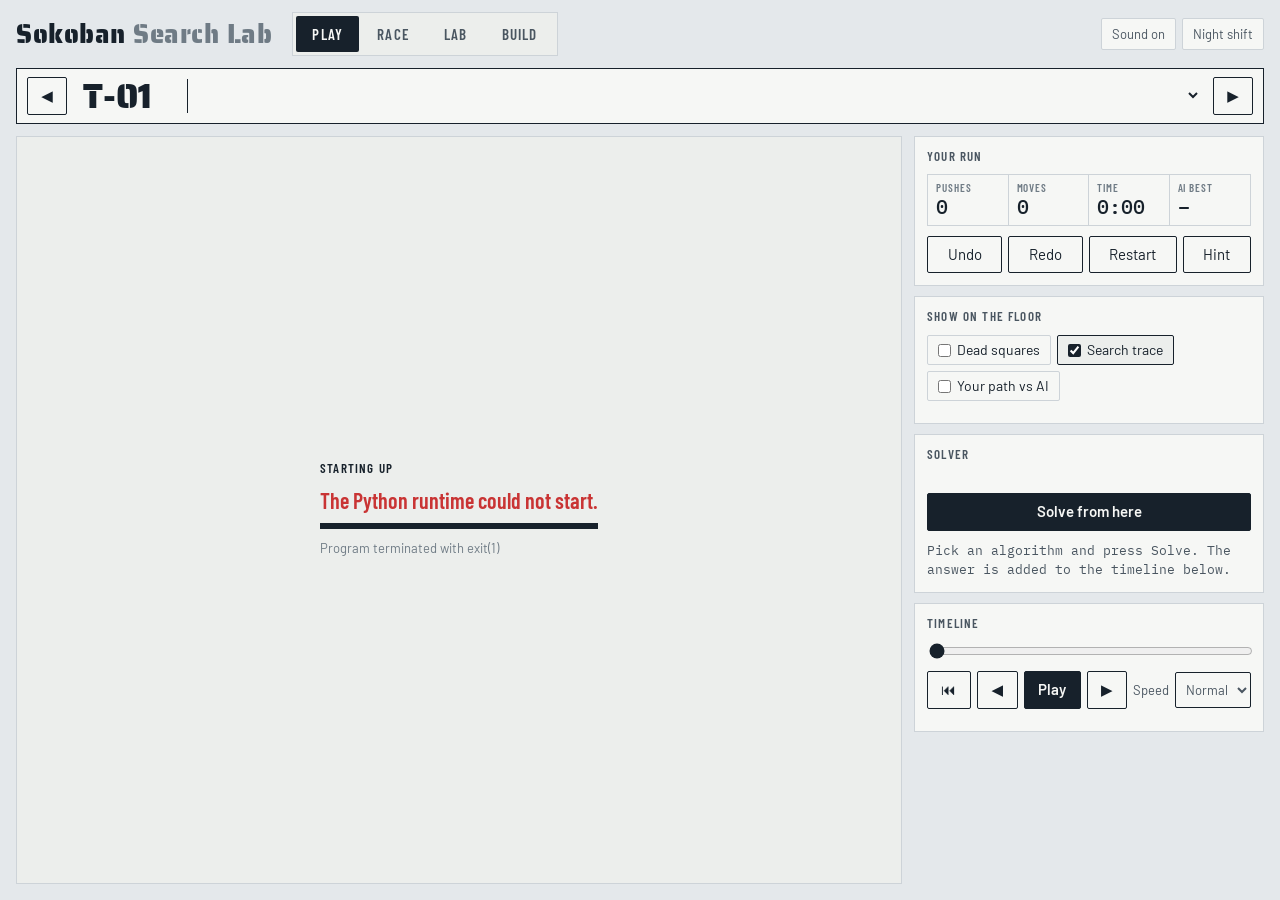
==== docs/index.html @ f828b89b "Web interface: canvas board, live search, race, benchmark lab, level editor The page runs the Python" ====
<!doctype html>
<html lang="en">
<head>
<meta charset="utf-8">
<meta name="viewport" content="width=device-width, initial-scale=1, viewport-fit=cover">
</head>
<body>
<title>Sokoban Search Lab</title>
<link rel="preconnect" href="https://fonts.googleapis.com">
<link rel="stylesheet" href="https://fonts.googleapis.com/css2?family=Barlow:wght@400;500;600&family=Barlow+Condensed:wght@500;600;700&family=IBM+Plex+Mono:wght@400;500&family=Saira+Stencil+One&display=swap">
<link rel="stylesheet" href="style.css">

<div class="app" id="app" data-mode="play">

  <header class="top">
    <h1 class="wordmark">Sokoban <span>Search Lab</span></h1>
    <nav class="modes" aria-label="Sections">
      <button type="button" data-mode="play" aria-current="page">Play</button>
      <button type="button" data-mode="race">Race</button>
      <button type="button" data-mode="lab">Lab</button>
      <button type="button" data-mode="build">Build</button>
    </nav>
    <div class="tools">
      <button type="button" id="sound" class="ghost" aria-pressed="true">Sound on</button>
      <button type="button" id="theme" class="ghost">Night shift</button>
    </div>
  </header>

  <!-- Bay label: which level is on the floor. Shown in Play and Race. -->
  <section class="bay" id="bay" aria-label="Level">
    <button type="button" id="prev" class="step" aria-label="Previous level">&#9664;</button>
    <div class="bay-code" id="bay-code">T-01</div>
    <div class="bay-text">
      <label class="visually-hidden" for="level">Level</label>
      <select id="level"></select>
      <p id="note" class="note"></p>
    </div>
    <button type="button" id="next" class="step" aria-label="Next level">&#9654;</button>
  </section>

  <!-- ============================== PLAY ============================== -->
  <main class="view" id="view-play">
    <div class="floor" id="floor">
      <canvas id="board" tabindex="0" aria-label="Sokoban board. Use the arrow keys to move."></canvas>
      <div class="tip" id="tip" hidden></div>
      <div class="banner" id="banner" hidden>
        <strong id="banner-title"></strong>
        <span id="banner-text"></span>
      </div>
      <div class="boot" id="boot">
        <div class="boot-card">
          <p class="eyebrow">Starting up</p>
          <p id="boot-text">Loading the Python runtime&hellip;</p>
          <div class="boot-bar"><i id="boot-bar"></i></div>
          <p class="fine">The solvers on this page are the project's own Python modules, running in your browser through WebAssembly.</p>
        </div>
      </div>
    </div>

    <aside class="panel">
      <section class="block">
        <h2>Your run</h2>
        <dl class="stats">
          <div><dt>Pushes</dt><dd id="s-pushes">0</dd></div>
          <div><dt>Moves</dt><dd id="s-moves">0</dd></div>
          <div><dt>Time</dt><dd id="s-time">0:00</dd></div>
          <div><dt>AI best</dt><dd id="s-par" title="Fewest pushes possible, found by the solver">&ndash;</dd></div>
        </dl>
        <div class="row">
          <button type="button" id="undo" title="Z">Undo</button>
          <button type="button" id="redo" title="Y">Redo</button>
          <button type="button" id="restart" title="R">Restart</button>
          <button type="button" id="hint" title="H">Hint</button>
        </div>
        <p class="result" id="result" hidden></p>
        <div class="dpad" aria-label="Move">
          <button type="button" data-move="U" aria-label="Up">&#9650;</button>
          <button type="button" data-move="L" aria-label="Left">&#9664;</button>
          <button type="button" data-move="D" aria-label="Down">&#9660;</button>
          <button type="button" data-move="R" aria-label="Right">&#9654;</button>
        </div>
      </section>

      <section class="block">
        <h2>Show on the floor</h2>
        <div class="chips">
          <label><input type="checkbox" id="o-dead"> Dead squares</label>
          <label><input type="checkbox" id="o-trace" checked> Search trace</label>
          <label><input type="checkbox" id="o-paths"> Your path vs AI</label>
        </div>
        <p class="fine" id="legend"></p>
      </section>

      <section class="block">
        <h2>Solver</h2>
        <div class="algos" id="algos" role="radiogroup" aria-label="Algorithm"></div>
        <p class="fine" id="algo-idea"></p>
        <div class="row">
          <button type="button" id="solve" class="primary">Solve from here</button>
          <button type="button" id="stop" hidden>Stop</button>
        </div>
        <p class="readout" id="readout" aria-live="polite">Pick an algorithm and press Solve. The answer is added to the timeline below.</p>
      </section>

      <section class="block">
        <h2>Timeline</h2>
        <input type="range" id="scrub" min="0" max="0" value="0" aria-label="Position in the move list">
        <div class="row">
          <button type="button" id="t-start" aria-label="Back to start">&#9198;</button>
          <button type="button" id="t-back" aria-label="Step back">&#9664;</button>
          <button type="button" id="t-play" class="primary">Play</button>
          <button type="button" id="t-fwd" aria-label="Step forward">&#9654;</button>
          <label class="speed">Speed
            <select id="speed">
              <option value="3">Slow</option>
              <option value="8" selected>Normal</option>
              <option value="20">Fast</option>
              <option value="60">Blur</option>
            </select>
          </label>
        </div>
        <p class="fine mono" id="lurd"></p>
      </section>
    </aside>
  </main>

  <!-- ============================== RACE ============================== -->
  <main class="view" id="view-race" hidden>
    <div class="race-head">
      <div>
        <h2>Four algorithms, one level, same start</h2>
        <p class="lede">Each lane shows the position that algorithm is examining right now. The bar counts the positions it has expanded, on a log scale: every tick is ten times more work.</p>
      </div>
      <div class="row">
        <button type="button" id="race-go" class="primary">Start race</button>
        <button type="button" id="race-stop" hidden>Stop</button>
      </div>
    </div>
    <div class="lanes" id="lanes"></div>
    <p class="verdict" id="verdict" aria-live="polite"></p>
  </main>

  <!-- =============================== LAB ============================== -->
  <main class="view" id="view-lab" hidden>
    <div class="race-head">
      <div>
        <h2>Benchmark</h2>
        <p class="lede">Every algorithm on every level, from the same start position. Cells show positions expanded; the bar is on a log scale. A hollow bar means the search ran out of budget.</p>
      </div>
      <div class="row wrap">
        <label>Pack <select id="lab-pack"></select></label>
        <label>Budget per search
          <select id="lab-budget">
            <option value="1">1 second</option>
            <option value="3" selected>3 seconds</option>
            <option value="10">10 seconds</option>
          </select>
        </label>
        <button type="button" id="lab-go" class="primary">Run benchmark</button>
        <button type="button" id="lab-stop" hidden>Stop</button>
      </div>
    </div>
    <p class="readout" id="lab-status" aria-live="polite"></p>
    <div class="tiles" id="tiles"></div>
    <div class="table-wrap">
      <table class="matrix" id="matrix">
        <thead></thead>
        <tbody></tbody>
      </table>
    </div>
    <div class="row wrap">
      <button type="button" id="copy-csv">Copy as CSV</button>
      <button type="button" id="copy-md">Copy as Markdown</button>
      <span class="fine" id="copy-status"></span>
    </div>
    <textarea id="export" class="mono" rows="6" readonly hidden aria-label="Exported results"></textarea>
  </main>

  <!-- ============================== BUILD ============================= -->
  <main class="view" id="view-build" hidden>
    <div class="floor">
      <canvas id="editor" aria-label="Level editor. Pick a tool, then click or drag on the grid."></canvas>
    </div>
    <aside class="panel">
      <section class="block">
        <h2>Paint</h2>
        <div class="algos tools-grid" id="tools" role="radiogroup" aria-label="Tool">
          <label><input type="radio" name="tool" value="#" checked><span>Wall</span></label>
          <label><input type="radio" name="tool" value=" "><span>Floor</span></label>
          <label><input type="radio" name="tool" value="$"><span>Crate</span></label>
          <label><input type="radio" name="tool" value="."><span>Goal</span></label>
          <label><input type="radio" name="tool" value="@"><span>Keeper</span></label>
        </div>
        <div class="row wrap">
          <label>Width <input type="number" id="ed-w" min="5" max="14" value="9"></label>
          <label>Height <input type="number" id="ed-h" min="5" max="11" value="8"></label>
          <button type="button" id="ed-clear">Empty room</button>
        </div>
        <p class="readout" id="ed-status" aria-live="polite"></p>
        <div class="row">
          <button type="button" id="ed-play" class="primary">Play this level</button>
        </div>
      </section>

      <section class="block">
        <h2>Generate</h2>
        <p class="fine">Levels are built backwards from the solved position by pulling crates, so every one of them can be solved. The solver grades the candidates and keeps the hardest.</p>
        <div class="row wrap">
          <label>Size
            <select id="gen-size">
              <option value="8,7,2">Small, 2 crates</option>
              <option value="9,8,3" selected>Medium, 3 crates</option>
              <option value="10,8,4">Large, 4 crates</option>
              <option value="11,9,5">Huge, 5 crates</option>
            </select>
          </label>
          <label>Seed <input type="number" id="gen-seed" min="0" max="99999" value="1"></label>
          <button type="button" id="gen-go">Generate</button>
        </div>
      </section>

      <section class="block">
        <h2>Level text</h2>
        <p class="fine"><code>#</code> wall &nbsp;<code>$</code> crate &nbsp;<code>.</code> goal &nbsp;<code>@</code> keeper &nbsp;<code>*</code> crate on goal &nbsp;<code>+</code> keeper on goal. Paste any level in this format.</p>
        <textarea id="ed-text" class="mono" rows="9" spellcheck="false" aria-label="Level text"></textarea>
      </section>
    </aside>
  </main>
</div>

<script src="pyodide/pyodide.js"></script>
<script src="render.js"></script>
<script src="app.js"></script>
</body>
</html>
---- docs/style.css ----
/* Sokoban Search Lab.
   Layout: a warehouse shipping label. Monochrome chrome in ink on paper; colour
   belongs to the floor (crates, goals) and to the four algorithms, nothing else. */

:root {
  /* day shift */
  --ground: #e4e8eb;          /* concrete */
  --surface: #f6f7f5;         /* label paper */
  --surface-2: #eceeec;
  --ink: #17212b;
  --ink-2: #4a5661;
  --ink-3: #6f7b85;
  --line: #cdd3d8;
  --focus: #1d6fd1;
  --hazard: #f2b705;
  --hazard-ink: #17212b;
  --critical: #c93434;
  --good: #1c8553;

  /* the algorithm ladder, always in this order */
  --s1: #2a78d6;   /* BFS */
  --s2: #eb6834;   /* A* */
  --s3: #1baf7a;   /* A* + Deadlock */
  --s4: #eda100;   /* A* + Deadlock + Matching */
  --you: #4a3aa7;
  --ai: #c2457b;

  /* the floor (read by render.js) */
  --b-floor: #d6dbde;
  --b-floor-2: #ced4d8;
  --b-seam: #bcc5ca;
  --b-wall: #5c6a77;
  --b-wall-side: #3d4852;
  --b-wall-edge: #7a8894;
  --b-crate: #d09b55;
  --b-crate-side: #a57232;
  --b-crate-line: #8b5d26;
  --b-crate-ok: #45b27a;
  --b-crate-ok-side: #2b8558;
  --b-crate-ok-line: #1f6b45;
  --b-goal: #d79a00;
  --b-hat: #f2b705;
  --b-body: #223a54;
  --b-shadow: rgba(23, 33, 43, .22);
  --b-dead: rgba(201, 52, 52, .55);
  --b-trace: rgba(235, 104, 52, .9);

  --display: "Saira Stencil One", "Arial Black", Impact, sans-serif;
  --label: "Barlow Condensed", "Arial Narrow", Arial, sans-serif;
  --body: Barlow, "Segoe UI", system-ui, sans-serif;
  --mono: "IBM Plex Mono", ui-monospace, Consolas, monospace;
}

@media (prefers-color-scheme: dark) {
  :root:not([data-theme="light"]) {
    color-scheme: dark;
    --ground: #0d1318; --surface: #161d24; --surface-2: #1e2730;
    --ink: #e9eef1; --ink-2: #aeb9c1; --ink-3: #85929c; --line: #2c3742;
    --focus: #6aa9f0; --hazard: #f2b705; --hazard-ink: #17212b;
    --critical: #ef6a6a; --good: #4cc48a;
    --s1: #3987e5; --s2: #d95926; --s3: #199e70; --s4: #c98500;
    --you: #9085e9; --ai: #d55181;
    --b-floor: #27323c; --b-floor-2: #2c3843; --b-seam: #1d2730;
    --b-wall: #586b7e; --b-wall-side: #354250; --b-wall-edge: #73889b;
    --b-crate: #c8924d; --b-crate-side: #93652c; --b-crate-line: #6f4a1d;
    --b-crate-ok: #3aa56f; --b-crate-ok-side: #25784e; --b-crate-ok-line: #1a5a3a;
    --b-goal: #f2b705; --b-hat: #f2b705; --b-body: #9fc0e3;
    --b-shadow: rgba(0, 0, 0, .4); --b-dead: rgba(239, 106, 106, .6);
    --b-trace: rgba(240, 130, 80, .95);
  }
}
:root[data-theme="dark"] {
  color-scheme: dark;
  --ground: #0d1318; --surface: #161d24; --surface-2: #1e2730;
  --ink: #e9eef1; --ink-2: #aeb9c1; --ink-3: #85929c; --line: #2c3742;
  --focus: #6aa9f0; --hazard: #f2b705; --hazard-ink: #17212b;
  --critical: #ef6a6a; --good: #4cc48a;
  --s1: #3987e5; --s2: #d95926; --s3: #199e70; --s4: #c98500;
  --you: #9085e9; --ai: #d55181;
  --b-floor: #27323c; --b-floor-2: #2c3843; --b-seam: #1d2730;
  --b-wall: #586b7e; --b-wall-side: #354250; --b-wall-edge: #73889b;
  --b-crate: #c8924d; --b-crate-side: #93652c; --b-crate-line: #6f4a1d;
  --b-crate-ok: #3aa56f; --b-crate-ok-side: #25784e; --b-crate-ok-line: #1a5a3a;
  --b-goal: #f2b705; --b-hat: #f2b705; --b-body: #9fc0e3;
  --b-shadow: rgba(0, 0, 0, .4); --b-dead: rgba(239, 106, 106, .6);
  --b-trace: rgba(240, 130, 80, .95);
}

*, *::before, *::after { box-sizing: border-box; }
[hidden] { display: none !important; }
html, body { height: 100%; }
body {
  margin: 0;
  background: var(--ground);
  color: var(--ink);
  font: 400 15px/1.45 var(--body);
}
h1, h2, p, dl, dd { margin: 0; }
button, select, input, textarea { font: inherit; color: inherit; }
:focus-visible { outline: 2px solid var(--focus); outline-offset: 2px; }
.visually-hidden { position: absolute; width: 1px; height: 1px; overflow: hidden; clip-path: inset(50%); }
.mono, code { font-family: var(--mono); font-size: .9em; }
.fine { color: var(--ink-3); font-size: 13px; }
.eyebrow, h2, dt, .matrix th, .lane-status {
  font: 600 13px/1.2 var(--label);
  letter-spacing: .09em;
  text-transform: uppercase;
}

/* ------------------------------------------------------------ shell */
.app {
  min-height: 100%;
  display: grid;
  grid-template-rows: auto auto minmax(0, 1fr);
  gap: 12px;
  padding-inline: 16px;
  padding-block: 12px 16px;
  max-width: 1400px;
  margin-inline: auto;
}
.top { display: flex; flex-wrap: wrap; align-items: center; gap: 10px 20px; }
.wordmark { font: 400 26px/1 var(--display); letter-spacing: .02em; text-wrap: balance; }
.wordmark span { color: var(--ink-3); }
.modes { display: flex; gap: 2px; background: var(--surface-2); border: 1px solid var(--line); padding: 3px; }
.modes button {
  border: 0; background: none; padding: 6px 16px; cursor: pointer;
  font: 600 15px/1.2 var(--label); letter-spacing: .08em; text-transform: uppercase; color: var(--ink-2);
}
.modes button[aria-current] { background: var(--ink); color: var(--surface); }
.tools { margin-left: auto; display: flex; gap: 6px; }

button, .row select, .row input {
  border: 1px solid var(--ink); background: var(--surface); padding: 7px 12px;
  border-radius: 2px; cursor: pointer; min-height: 36px;
}
button:hover:not(:disabled) { background: var(--surface-2); }
button:disabled { opacity: .4; cursor: default; }
button.primary { background: var(--ink); color: var(--surface); font-weight: 600; }
button.primary:hover:not(:disabled) { background: var(--ink-2); }
button.ghost { border-color: var(--line); color: var(--ink-2); font-size: 13px; min-height: 32px; padding: 4px 10px; }
.row { display: flex; flex-wrap: wrap; gap: 6px; align-items: center; }
.row > button { flex: 1 1 auto; }
.row label { display: flex; align-items: center; gap: 6px; font-size: 13px; color: var(--ink-2); }
.row input[type="number"] { width: 5em; cursor: text; }

/* ------------------------------------------------------------ bay label */
.bay {
  display: grid; grid-template-columns: auto auto minmax(0, 1fr) auto; align-items: center; gap: 12px;
  background: var(--surface); border: 1px solid var(--ink); padding: 8px 10px;
}
.app[data-mode="lab"] .bay, .app[data-mode="build"] .bay { display: none; }
.bay-code { font: 400 34px/1 var(--display); padding-inline: 4px 12px; border-right: 1px solid var(--ink); min-width: 3.2em; }
.bay-text { min-width: 0; display: grid; grid-template-columns: minmax(0, 1fr); gap: 2px; }
.bay select { border: 0; background: none; padding: 0; font: 600 20px/1.2 var(--label); letter-spacing: .03em; width: 100%; min-width: 0; text-overflow: ellipsis; cursor: pointer; }
.note { color: var(--ink-2); font-size: 14px; }
.step { min-width: 40px; }

/* ------------------------------------------------------------ views */
.view { min-height: 0; min-width: 0; }
#view-play, #view-build { display: grid; grid-template-columns: minmax(0, 1fr) 350px; gap: 12px; }
#view-play[hidden], #view-build[hidden] { display: none; }
.floor {
  position: relative; min-height: 340px; min-width: 0;
  background: var(--surface-2); border: 1px solid var(--line); overflow: hidden;
}
.floor canvas { position: absolute; inset: 0; width: 100%; height: 100%; display: block; touch-action: none; outline-offset: -3px; }
.panel { display: flex; flex-direction: column; gap: 10px; min-width: 0; overflow: hidden auto; }
.block { background: var(--surface); border: 1px solid var(--line); padding: 12px; display: grid; gap: 10px; }
.block h2 { color: var(--ink-2); }

@media (min-width: 901px) {
  .app { height: 100%; }
  .dpad { display: none !important; }
}
@media (max-width: 900px) {
  #view-play, #view-build { grid-template-columns: minmax(0, 1fr); }
  .floor { height: min(92vw, 62vh); }
  .panel { overflow: visible; }
  .bay-code { font-size: 26px; }
  .bay-text { display: contents; }
  .bay #next { grid-row: 1; grid-column: 4; }
  .note { grid-row: 2; grid-column: 1 / -1; }
  .wordmark { font-size: 22px; }
}

/* ------------------------------------------------------------ play panel */
.stats { display: grid; grid-template-columns: repeat(4, minmax(0, 1fr)); gap: 0; border: 1px solid var(--line); }
.stats div { padding: 6px 8px; border-right: 1px solid var(--line); }
.stats div:last-child { border-right: 0; }
.stats dt { color: var(--ink-3); font-size: 11px; }
.stats dd { font: 500 20px/1.2 var(--mono); font-variant-numeric: tabular-nums; }
.result { border-left: 4px solid var(--good); padding: 6px 10px; background: var(--surface-2); }
.readout { font: 400 13px/1.5 var(--mono); color: var(--ink-2); font-variant-numeric: tabular-nums; min-height: 3em; overflow-wrap: anywhere; }
#lurd { overflow-wrap: anywhere; max-height: 4.4em; overflow-y: auto; }
#lurd b { color: var(--ink); font-weight: 500; }

.chips { display: flex; flex-wrap: wrap; gap: 6px; }
.chips label {
  display: inline-flex; align-items: center; gap: 6px; padding: 4px 10px;
  border: 1px solid var(--line); border-radius: 2px; cursor: pointer; font-size: 14px;
}
.chips label:has(:checked) { border-color: var(--ink); background: var(--surface-2); }
.chips input { accent-color: var(--ink); margin: 0; }
.key { display: inline-block; width: 18px; height: 3px; vertical-align: middle; margin-right: 4px; }

.algos { display: grid; grid-template-columns: repeat(2, minmax(0, 1fr)); gap: 6px; }
.algos label { position: relative; cursor: pointer; }
.algos input { position: absolute; opacity: 0; }
.algos span {
  display: block; padding: 7px 8px 7px 14px; border: 1px solid var(--line); border-radius: 2px;
  font: 600 15px/1.2 var(--label); letter-spacing: .03em;
  border-left: 5px solid var(--swatch, var(--line));
}
.algos input:checked + span { border-color: var(--ink); border-left-color: var(--swatch, var(--ink)); background: var(--surface-2); }
.algos input:focus-visible + span { outline: 2px solid var(--focus); outline-offset: 2px; }
.tools-grid { grid-template-columns: repeat(5, minmax(0, 1fr)); }
.tools-grid span { padding-left: 8px; border-left-width: 1px; text-align: center; }

input[type="range"] { width: 100%; accent-color: var(--ink); }
.speed { margin-left: auto; }
.speed select { min-height: 36px; padding: 4px 6px; }
textarea { width: 100%; border: 1px solid var(--line); background: var(--surface-2); padding: 8px; border-radius: 2px; resize: vertical; line-height: 1.25; }

.dpad { display: grid; grid-template: "a u b" 48px "l d r" 48px / 56px 56px 56px; gap: 6px; justify-content: center; }
.dpad [data-move="U"] { grid-area: u; } .dpad [data-move="L"] { grid-area: l; }
.dpad [data-move="D"] { grid-area: d; } .dpad [data-move="R"] { grid-area: r; }
.dpad button { font-size: 18px; }

/* deadlock warning: the one place hazard tape appears */
.banner {
  position: absolute; left: 12px; right: 12px; bottom: 12px;
  padding: 10px 12px 10px 28px; background: var(--surface); color: var(--ink);
  border: 1px solid var(--ink); display: grid; gap: 2px; font-size: 14px;
}
.banner::before {
  content: ""; position: absolute; inset: 0 auto 0 0; width: 16px;
  background: repeating-linear-gradient(-45deg, var(--hazard) 0 7px, var(--hazard-ink) 7px 14px);
}
.banner strong { font: 700 16px/1.2 var(--label); letter-spacing: .06em; text-transform: uppercase; }
.tip {
  position: absolute; pointer-events: none; z-index: 2; max-width: 240px;
  background: var(--ink); color: var(--surface); padding: 5px 8px; font-size: 13px; border-radius: 2px;
}

.boot { position: absolute; inset: 0; display: grid; place-items: center; background: var(--surface-2); padding: 16px; }
.boot-card { max-width: 420px; display: grid; gap: 10px; }
.boot-card #boot-text { font: 600 22px/1.2 var(--label); }
.boot-bar { height: 6px; background: var(--line); }
.boot-bar i { display: block; height: 100%; width: 8%; background: var(--ink); transition: width .4s; }
.boot.failed #boot-text { color: var(--critical); }

/* ------------------------------------------------------------ race & lab */
#view-race, #view-lab { overflow-y: auto; }
#view-race:not([hidden]), #view-lab:not([hidden]) { display: grid; gap: 12px; align-content: start; }
.race-head { display: flex; flex-wrap: wrap; gap: 12px 24px; align-items: end; justify-content: space-between; }
.race-head h2 { font: 600 22px/1.2 var(--label); letter-spacing: .03em; text-transform: none; text-wrap: balance; }
.lede { color: var(--ink-2); max-width: 65ch; }
.lanes { display: grid; gap: 8px; }
.lane {
  display: grid; grid-template-columns: 132px minmax(0, 1fr); gap: 12px; align-items: center;
  background: var(--surface); border: 1px solid var(--line); border-left: 6px solid var(--swatch); padding: 8px 12px 8px 8px;
}
.lane canvas { width: 132px; height: 100px; display: block; background: var(--surface-2); }
.lane-body { display: grid; gap: 4px; min-width: 0; }
.lane-top { display: flex; flex-wrap: wrap; gap: 4px 12px; align-items: baseline; }
.lane-name { font: 600 18px/1.2 var(--label); letter-spacing: .03em; }
.lane-status { margin-left: auto; color: var(--ink-3); }
.lane-status[data-s="solved"] { color: var(--good); }
.lane-status[data-s="node_limit"], .lane-status[data-s="time_limit"], .lane-status[data-s="unsolvable"] { color: var(--critical); }
.lane-idea { color: var(--ink-3); font-size: 13px; }
.track { position: relative; height: 22px; background:
  repeating-linear-gradient(90deg, var(--line) 0 1px, transparent 1px calc(100% / 6)) var(--surface-2); }
.track i { position: absolute; inset: 0 auto 0 0; background: var(--swatch); border-radius: 0 4px 4px 0; min-width: 2px; }
.track b { position: absolute; top: 0; line-height: 22px; padding-inline: 8px; font: 500 13px/22px var(--mono); font-variant-numeric: tabular-nums; white-space: nowrap; }
.scale { display: grid; grid-template-columns: repeat(6, minmax(0, 1fr)); font: 400 11px/1 var(--mono); color: var(--ink-3); }
.lane-nums { font: 400 13px/1.4 var(--mono); color: var(--ink-2); font-variant-numeric: tabular-nums; overflow-wrap: anywhere; }
.verdict { font-size: 17px; max-width: 70ch; min-height: 1.5em; }
@media (max-width: 560px) {
  .lane { grid-template-columns: minmax(0, 1fr); }
  .lane canvas { width: 100%; height: 120px; }
}

.tiles { display: grid; grid-template-columns: repeat(auto-fit, minmax(190px, 1fr)); gap: 8px; }
.tile { background: var(--surface); border: 1px solid var(--line); border-top: 5px solid var(--swatch); padding: 10px 12px; display: grid; gap: 2px; }
.tile strong { font: 600 16px/1.2 var(--label); letter-spacing: .03em; }
.tile .big { font: 500 24px/1.2 var(--mono); font-variant-numeric: tabular-nums; }
.table-wrap { overflow-x: auto; background: var(--surface); border: 1px solid var(--line); }
.matrix { border-collapse: collapse; width: 100%; min-width: 640px; }
.matrix th, .matrix td { padding: 6px 10px; text-align: left; border-bottom: 1px solid var(--line); }
.matrix thead th { color: var(--ink-2); border-bottom: 1px solid var(--ink); white-space: nowrap; }
.matrix thead th i { display: inline-block; width: 10px; height: 10px; background: var(--swatch); margin-right: 6px; border-radius: 2px; }
.matrix tbody th { font: 500 15px/1.3 var(--body); text-transform: none; letter-spacing: 0; white-space: nowrap; }
.matrix tbody th small { color: var(--ink-3); font: 400 12px var(--mono); margin-left: 6px; }
.matrix td { width: 21%; }
.cell { display: grid; grid-template-columns: minmax(40px, 1fr) auto; gap: 8px; align-items: center; }
.cell .bar { height: 10px; background: var(--surface-2); position: relative; }
.cell .bar i { position: absolute; inset: 0 auto 0 0; background: var(--swatch); border-radius: 0 4px 4px 0; min-width: 2px; }
.cell.gave-up .bar i { background: none; border: 2px solid var(--swatch); border-left: 0; }
.cell span { font: 400 13px/1 var(--mono); font-variant-numeric: tabular-nums; min-width: 6.5ch; text-align: right; }
.cell.gave-up span { color: var(--critical); }
.pack-row th { background: var(--surface-2); color: var(--ink-2); font: 600 12px/1.2 var(--label); letter-spacing: .1em; text-transform: uppercase; }

@media (prefers-reduced-motion: reduce) { * { transition: none !important; } }
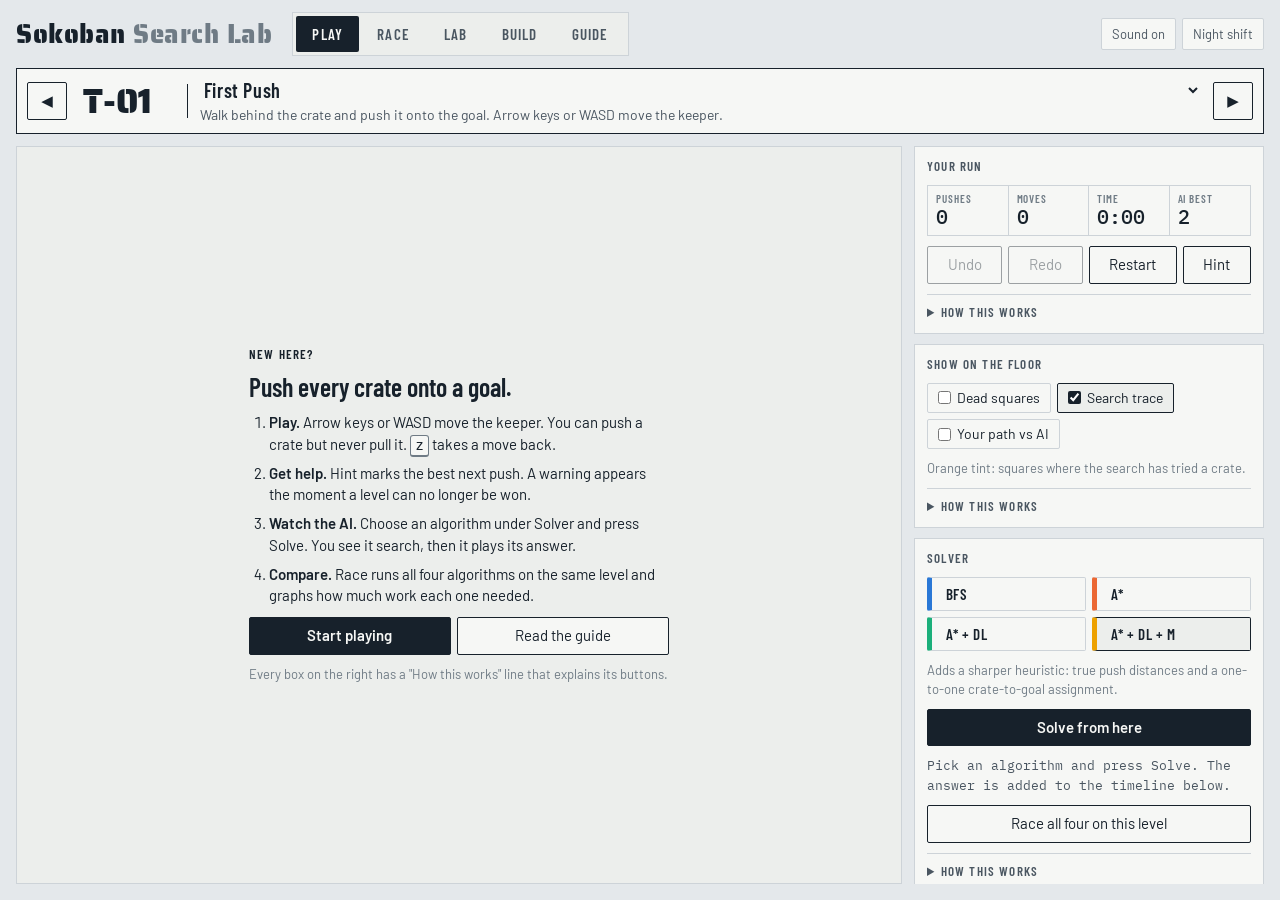
==== commit bd11a272: "Showdown pack, step graphs, guide and per-box help Nine hard levels mined so that all four algorithm" ====
--- a/docs/index.html
+++ b/docs/index.html
@@ -19,6 +19,7 @@
       <button type="button" data-mode="race">Race</button>
       <button type="button" data-mode="lab">Lab</button>
       <button type="button" data-mode="build">Build</button>
+      <button type="button" data-mode="guide">Guide</button>
     </nav>
     <div class="tools">
       <button type="button" id="sound" class="ghost" aria-pressed="true">Sound on</button>
@@ -47,6 +48,23 @@
         <strong id="banner-title"></strong>
         <span id="banner-text"></span>
       </div>
+      <div class="boot" id="welcome" hidden>
+        <div class="boot-card">
+          <p class="eyebrow">New here?</p>
+          <p class="welcome-title">Push every crate onto a goal.</p>
+          <ol class="steps">
+            <li><b>Play.</b> Arrow keys or WASD move the keeper. You can push a crate but never pull it. <kbd>Z</kbd> takes a move back.</li>
+            <li><b>Get help.</b> Hint marks the best next push. A warning appears the moment a level can no longer be won.</li>
+            <li><b>Watch the AI.</b> Choose an algorithm under Solver and press Solve. You see it search, then it plays its answer.</li>
+            <li><b>Compare.</b> Race runs all four algorithms on the same level and graphs how much work each one needed.</li>
+          </ol>
+          <div class="row">
+            <button type="button" id="welcome-go" class="primary">Start playing</button>
+            <button type="button" id="welcome-guide">Read the guide</button>
+          </div>
+          <p class="fine">Every box on the right has a "How this works" line that explains its buttons.</p>
+        </div>
+      </div>
       <div class="boot" id="boot">
         <div class="boot-card">
           <p class="eyebrow">Starting up</p>
@@ -79,6 +97,18 @@
           <button type="button" data-move="D" aria-label="Down">&#9660;</button>
           <button type="button" data-move="R" aria-label="Right">&#9654;</button>
         </div>
+        <details class="help">
+          <summary>How this works</summary>
+          <dl>
+            <dt>Pushes</dt><dd>How many times you moved a crate one square. This is the score: fewer is better.</dd>
+            <dt>Moves</dt><dd>Every step the keeper took, walking included.</dd>
+            <dt>Time</dt><dd>Starts with your first move and stops when the level is solved.</dd>
+            <dt>AI best</dt><dd>The fewest pushes any solution can have, worked out by the solver when the level opens. "none" means the level cannot be solved; "?" means the solver ran out of time.</dd>
+            <dt>Undo, Redo</dt><dd>Step back and forward through your moves (<kbd>Z</kbd>, <kbd>Y</kbd>).</dd>
+            <dt>Restart</dt><dd>Back to the start (<kbd>R</kbd>). Your moves stay on the timeline, so Redo brings them back.</dd>
+            <dt>Hint</dt><dd>The solver looks for the best next push from where you stand and marks it with an arrow. Press Hint again (<kbd>H</kbd>) and the keeper carries it out.</dd>
+          </dl>
+        </details>
       </section>
 
       <section class="block">
@@ -89,6 +119,14 @@
           <label><input type="checkbox" id="o-paths"> Your path vs AI</label>
         </div>
         <p class="fine" id="legend"></p>
+        <details class="help">
+          <summary>How this works</summary>
+          <dl>
+            <dt>Dead squares</dt><dd>Hatches every square from which a crate can never reach a goal. Push a crate onto one and the level is lost. Point at a hatched square to see which rule condemns it.</dd>
+            <dt>Search trace</dt><dd>While a solver runs, dashed outlines show the position it is examining and an orange tint builds up wherever it has tried a crate. A wide orange stain means a lot of wasted work.</dd>
+            <dt>Your path vs AI</dt><dd>Draws the route you have walked and the route of an optimal solution, so you can see where they part.</dd>
+          </dl>
+        </details>
       </section>
 
       <section class="block">
@@ -100,6 +138,22 @@
           <button type="button" id="stop" hidden>Stop</button>
         </div>
         <p class="readout" id="readout" aria-live="polite">Pick an algorithm and press Solve. The answer is added to the timeline below.</p>
+        <ul class="solves" id="solves" hidden></ul>
+        <div class="row">
+          <button type="button" id="to-race">Race all four on this level</button>
+        </div>
+        <details class="help">
+          <summary>How this works</summary>
+          <dl>
+            <dt>The four buttons</dt><dd>Choose who searches. BFS tries everything in order. A* uses a distance estimate to head for the goals. A* + DL also refuses pushes that deadlock rules prove hopeless. A* + DL + M uses a sharper estimate that gives every crate its own goal.</dd>
+            <dt>Solve from here</dt><dd>Searches from the position on the floor right now, not from the start, so it works after you have made moves. The solution is added to the timeline and played.</dd>
+            <dt>Positions expanded</dt><dd>How many positions the algorithm took out and examined. These are its search steps, the fairest measure of its work.</dd>
+            <dt>Generated, waiting</dt><dd>Generated counts every new position it discovered. Waiting is how many of those are still queued.</dd>
+            <dt>Pushes deep</dt><dd>How many pushes from the start the position under examination is.</dd>
+            <dt>Discarded as hopeless</dt><dd>Pushes a deadlock rule threw away before they were ever searched.</dd>
+            <dt>The list below the button</dt><dd>Each algorithm you try on this level is added, so you can compare their search steps and the solution each one found.</dd>
+          </dl>
+        </details>
       </section>
 
       <section class="block">
@@ -120,6 +174,14 @@
           </label>
         </div>
         <p class="fine mono" id="lurd"></p>
+        <details class="help">
+          <summary>How this works</summary>
+          <dl>
+            <dt>The slider</dt><dd>Every move, yours and the solver's, sits on one line. Drag to jump to any point.</dd>
+            <dt>The buttons</dt><dd>Back to the start, one step back, play or pause (<kbd>Space</kbd>), one step forward. Speed sets how fast Play runs.</dd>
+            <dt>The letters</dt><dd>The move list: <code>u d l r</code> are steps up, down, left and right. Lower case is a walk, UPPER CASE is a push.</dd>
+          </dl>
+        </details>
       </section>
     </aside>
   </main>
@@ -136,8 +198,23 @@
         <button type="button" id="race-stop" hidden>Stop</button>
       </div>
     </div>
+    <details class="help">
+      <summary>How to read the race</summary>
+      <dl>
+        <dt>The small board</dt><dd>The position that algorithm is looking at this instant. BFS jumps all over the room; the informed searches stay near the goals.</dd>
+        <dt>The bar</dt><dd>Positions expanded so far: the algorithm's search steps. The scale is logarithmic, so a bar one tick longer did ten times the work.</dd>
+        <dt>Solved, Out of time</dt><dd>Every search gets the same budget. An algorithm that runs out gives up, and its count is then a minimum.</dd>
+        <dt>The three graphs</dt><dd>After the race: search steps, the length of each solution, and time, each on a plain linear scale so the gaps look as large as they are.</dd>
+        <dt>Same pushes for everyone?</dt><dd>Yes, by design. All four are guaranteed to find the fewest pushes. They differ in how much they search to get there, and in how far the keeper walks, because several solutions can share the same push count.</dd>
+      </dl>
+    </details>
     <div class="lanes" id="lanes"></div>
     <p class="verdict" id="verdict" aria-live="polite"></p>
+    <p class="race-tip" id="race-tip" hidden>
+      <span>This level is small, so the four barely differ.</span>
+      <button type="button" id="race-harder">Race them on a hard level</button>
+    </p>
+    <div class="score" id="score" hidden></div>
   </main>
 
   <!-- =============================== LAB ============================== -->
@@ -145,21 +222,38 @@
     <div class="race-head">
       <div>
         <h2>Benchmark</h2>
-        <p class="lede">Every algorithm on every level, from the same start position. Cells show positions expanded; the bar is on a log scale. A hollow bar means the search ran out of budget.</p>
-      </div>
-      <div class="row wrap">
+        <p class="lede">Every algorithm on every level, from the same start position. Choose what the cells show. A hollow bar means the search ran out of budget.</p>
+      </div>
+      <div class="row">
         <label>Pack <select id="lab-pack"></select></label>
         <label>Budget per search
           <select id="lab-budget">
-            <option value="1">1 second</option>
-            <option value="3" selected>3 seconds</option>
-            <option value="10">10 seconds</option>
+            <option value="3">3 seconds</option>
+            <option value="10" selected>10 seconds</option>
+            <option value="20">20 seconds</option>
+          </select>
+        </label>
+        <label>Show
+          <select id="lab-metric">
+            <option value="expanded">Search steps (positions expanded)</option>
+            <option value="n_moves">Solution length (keeper moves)</option>
+            <option value="n_pushes">Solution pushes</option>
+            <option value="time">Time</option>
           </select>
         </label>
         <button type="button" id="lab-go" class="primary">Run benchmark</button>
         <button type="button" id="lab-stop" hidden>Stop</button>
       </div>
     </div>
+    <details class="help">
+      <summary>How to read the benchmark</summary>
+      <dl>
+        <dt>Pack, Budget</dt><dd>Which levels to run, and how long each search may take before it gives up. A bigger budget lets BFS finish more levels and takes longer.</dd>
+        <dt>Show</dt><dd>What the cells display. Search steps is the work done. Solution length is how many keeper moves the answer takes. Pushes is the same in every finished cell of a row, which is the proof that all four are optimal.</dd>
+        <dt>The tiles</dt><dd>Totals for each algorithm over the whole run, and its typical saving against BFS.</dd>
+        <dt>Copy</dt><dd>Puts the full table (every column) on the clipboard for a report or a spreadsheet.</dd>
+      </dl>
+    </details>
     <p class="readout" id="lab-status" aria-live="polite"></p>
     <div class="tiles" id="tiles"></div>
     <div class="table-wrap">
@@ -168,7 +262,7 @@
         <tbody></tbody>
       </table>
     </div>
-    <div class="row wrap">
+    <div class="row">
       <button type="button" id="copy-csv">Copy as CSV</button>
       <button type="button" id="copy-md">Copy as Markdown</button>
       <span class="fine" id="copy-status"></span>
@@ -191,7 +285,7 @@
           <label><input type="radio" name="tool" value="."><span>Goal</span></label>
           <label><input type="radio" name="tool" value="@"><span>Keeper</span></label>
         </div>
-        <div class="row wrap">
+        <div class="row">
           <label>Width <input type="number" id="ed-w" min="5" max="14" value="9"></label>
           <label>Height <input type="number" id="ed-h" min="5" max="11" value="8"></label>
           <button type="button" id="ed-clear">Empty room</button>
@@ -200,12 +294,21 @@
         <div class="row">
           <button type="button" id="ed-play" class="primary">Play this level</button>
         </div>
+        <details class="help">
+          <summary>How this works</summary>
+          <dl>
+            <dt>Paint</dt><dd>Pick Wall, Floor, Crate, Goal or Keeper, then click or drag on the grid. A crate painted on a goal counts as already home. There is one keeper; painting it again moves it.</dd>
+            <dt>Width, Height, Empty room</dt><dd>Resize the grid, or clear it to an empty walled room.</dd>
+            <dt>The message</dt><dd>Says whether the level obeys the rules: one keeper, as many crates as goals, walls all the way round.</dd>
+            <dt>Play this level</dt><dd>Opens it in Play. The AI best box then tells you whether it can be solved and in how many pushes.</dd>
+          </dl>
+        </details>
       </section>
 
       <section class="block">
         <h2>Generate</h2>
         <p class="fine">Levels are built backwards from the solved position by pulling crates, so every one of them can be solved. The solver grades the candidates and keeps the hardest.</p>
-        <div class="row wrap">
+        <div class="row">
           <label>Size
             <select id="gen-size">
               <option value="8,7,2">Small, 2 crates</option>
@@ -217,14 +320,105 @@
           <label>Seed <input type="number" id="gen-seed" min="0" max="99999" value="1"></label>
           <button type="button" id="gen-go">Generate</button>
         </div>
+        <p class="fine">The seed is the level's number: the same size and seed always give the same level.</p>
       </section>
 
       <section class="block">
         <h2>Level text</h2>
-        <p class="fine"><code>#</code> wall &nbsp;<code>$</code> crate &nbsp;<code>.</code> goal &nbsp;<code>@</code> keeper &nbsp;<code>*</code> crate on goal &nbsp;<code>+</code> keeper on goal. Paste any level in this format.</p>
+        <p class="fine"><code>#</code> wall &nbsp;<code>$</code> crate &nbsp;<code>.</code> goal &nbsp;<code>@</code> keeper &nbsp;<code>*</code> crate on goal &nbsp;<code>+</code> keeper on goal. Paste any level in this format, or copy yours from here.</p>
         <textarea id="ed-text" class="mono" rows="9" spellcheck="false" aria-label="Level text"></textarea>
       </section>
     </aside>
+  </main>
+
+  <!-- ============================== GUIDE ============================= -->
+  <main class="view" id="view-guide" hidden>
+    <article class="guide">
+      <section>
+        <h2>The game</h2>
+        <p>Sokoban is Japanese for warehouse keeper. You walk the keeper around a storeroom and push crates onto the marked goals. A level is solved when every crate stands on a goal.</p>
+        <p>Two rules make it hard. You push one crate at a time, and you can never pull. A crate shoved into a corner stays there for good, so one careless push can make a level impossible.</p>
+        <table class="keys">
+          <tbody>
+            <tr><th><kbd>&larr;</kbd> <kbd>&uarr;</kbd> <kbd>&darr;</kbd> <kbd>&rarr;</kbd> or <kbd>W</kbd> <kbd>A</kbd> <kbd>S</kbd> <kbd>D</kbd></th><td>Move the keeper. Walk into a crate to push it. On a phone, swipe on the floor or use the arrow pad.</td></tr>
+            <tr><th><kbd>Z</kbd> &nbsp;<kbd>Y</kbd></th><td>Undo, redo</td></tr>
+            <tr><th><kbd>R</kbd></th><td>Restart the level</td></tr>
+            <tr><th><kbd>H</kbd></th><td>Hint. Press again to let the keeper do it</td></tr>
+            <tr><th><kbd>Space</kbd></th><td>Play or pause the timeline</td></tr>
+            <tr><th><kbd>N</kbd> &nbsp;<kbd>P</kbd></th><td>Next level, previous level</td></tr>
+          </tbody>
+        </table>
+      </section>
+
+      <section>
+        <h2>The five sections</h2>
+        <dl>
+          <dt>Play</dt><dd>Solve levels yourself, ask for hints, or have a solver do it while you watch.</dd>
+          <dt>Race</dt><dd>All four algorithms solve the level on the floor at the same time. Graphs show who did how much work.</dd>
+          <dt>Lab</dt><dd>The same comparison across a whole pack of levels, as a table you can copy into a report.</dd>
+          <dt>Build</dt><dd>Draw your own level or generate one, then play it.</dd>
+          <dt>Guide</dt><dd>This page. Each box in the other sections also has its own "How this works" line.</dd>
+        </dl>
+      </section>
+
+      <section>
+        <h2>How a computer solves it</h2>
+        <p>The solver thinks in <em>positions</em>: one arrangement of the crates, plus the part of the floor the keeper can walk to. From a position it can make a <em>push</em>, which leads to a new position. Solving means finding a chain of pushes from the start to a position where every crate is home.</p>
+        <p>The number of positions explodes. Three crates in a small room already allow tens of thousands. The four algorithms differ only in the order they look through them, and in what they refuse to look at.</p>
+        <dl class="ladder">
+          <dt style="--swatch: var(--s1)">BFS (breadth-first search)</dt>
+          <dd>Looks at every position one push from the start, then every position two pushes away, and so on. It has no idea which direction is promising. It is the baseline the others are measured against.</dd>
+          <dt style="--swatch: var(--s2)">A*</dt>
+          <dd>Adds a <em>heuristic</em>, an estimate of how many pushes are still needed: for each crate, the grid distance to its nearest goal. A* always examines the position where pushes made plus pushes estimated is smallest, so it heads for the goals.</dd>
+          <dt style="--swatch: var(--s3)">A* + Deadlock</dt>
+          <dd>Adds knowledge. Before a push is even considered, four rules check whether it has just lost the game. If so it is thrown away, along with everything that would have followed.</dd>
+          <dt style="--swatch: var(--s4)">A* + Deadlock + Matching</dt>
+          <dd>Adds a sharper heuristic. Plain distance sees through walls and lets every crate aim at the same goal. This one measures real push distance and gives each crate a goal of its own, choosing the cheapest pairing.</dd>
+        </dl>
+      </section>
+
+      <section>
+        <h2>Why all four report the same number of pushes</h2>
+        <p>Because all four are guaranteed to find a solution with the fewest pushes possible. That is the point of the comparison: the smarter algorithms do not cut corners. They reach the same best answer after examining a small fraction of the positions.</p>
+        <p>What does differ:</p>
+        <dl>
+          <dt>Search steps</dt><dd>Positions expanded. On a hard level BFS examines tens of thousands where the best algorithm examines a few hundred.</dd>
+          <dt>Time</dt><dd>Follows from the search steps.</dd>
+          <dt>Keeper moves</dt><dd>Many different solutions can share the same push count while the keeper walks a different route. Each algorithm stops at the first optimal solution it meets, so their move counts often differ.</dd>
+        </dl>
+        <p>The differences are small on the training levels and large on the Showdown pack, which was chosen for exactly this.</p>
+      </section>
+
+      <section>
+        <h2>Reading the numbers</h2>
+        <dl>
+          <dt>Positions expanded</dt><dd>Positions the algorithm took out and examined. Its search steps.</dd>
+          <dt>Generated</dt><dd>New positions it discovered while doing so.</dd>
+          <dt>Waiting</dt><dd>Discovered positions not yet examined (the frontier).</dd>
+          <dt>Pushes deep</dt><dd>How far from the start the search currently is.</dd>
+          <dt>Pruned, discarded</dt><dd>Pushes rejected by a deadlock rule before being searched.</dd>
+          <dt>Pushes, moves</dt><dd>The length of a solution, counted in crate pushes and in keeper steps.</dd>
+          <dt>Out of budget, out of time</dt><dd>Every search has the same limit. One that hits it gives up, and its numbers are minimums.</dd>
+        </dl>
+      </section>
+
+      <section>
+        <h2>The deadlock rules</h2>
+        <p>A deadlock is a position that can never be solved, whatever you do next. Turn on Dead squares in Play to see the first three on any level.</p>
+        <dl>
+          <dt>Corner trap</dt><dd>A crate with a wall on one side and another wall above or below can never be pushed again.</dd>
+          <dt>Wall-line trap</dt><dd>A crate against a wall can only slide along it. If that stretch of wall has no goal, the crate is lost.</dd>
+          <dt>Dead square</dt><dd>The general case: a square from which no sequence of pushes reaches any goal.</dd>
+          <dt>Freeze deadlock</dt><dd>Crates that block each other so that none can move, with at least one of them off its goal. Two crates side by side against a wall is the classic.</dd>
+        </dl>
+        <p>In Play, the moment you cause one of these a warning names the rule, so you can undo straight away.</p>
+      </section>
+
+      <section>
+        <h2>Under the hood</h2>
+        <p>The rules, the four algorithms, the level generator and the benchmark are written in Python. This page loads those same Python files and runs them in your browser, so the numbers you see here are the numbers the command-line tools print.</p>
+      </section>
+    </article>
   </main>
 </div>
 
--- a/docs/style.css
+++ b/docs/style.css
@@ -148,7 +148,7 @@
   display: grid; grid-template-columns: auto auto minmax(0, 1fr) auto; align-items: center; gap: 12px;
   background: var(--surface); border: 1px solid var(--ink); padding: 8px 10px;
 }
-.app[data-mode="lab"] .bay, .app[data-mode="build"] .bay { display: none; }
+.app[data-mode="lab"] .bay, .app[data-mode="build"] .bay, .app[data-mode="guide"] .bay { display: none; }
 .bay-code { font: 400 34px/1 var(--display); padding-inline: 4px 12px; border-right: 1px solid var(--ink); min-width: 3.2em; }
 .bay-text { min-width: 0; display: grid; grid-template-columns: minmax(0, 1fr); gap: 2px; }
 .bay select { border: 0; background: none; padding: 0; font: 600 20px/1.2 var(--label); letter-spacing: .03em; width: 100%; min-width: 0; text-overflow: ellipsis; cursor: pointer; }
@@ -250,7 +250,7 @@
 .boot.failed #boot-text { color: var(--critical); }
 
 /* ------------------------------------------------------------ race & lab */
-#view-race, #view-lab { overflow-y: auto; }
+#view-race, #view-lab, #view-guide { overflow-y: auto; }
 #view-race:not([hidden]), #view-lab:not([hidden]) { display: grid; gap: 12px; align-content: start; }
 .race-head { display: flex; flex-wrap: wrap; gap: 12px 24px; align-items: end; justify-content: space-between; }
 .race-head h2 { font: 600 22px/1.2 var(--label); letter-spacing: .03em; text-transform: none; text-wrap: balance; }
@@ -293,11 +293,51 @@
 .matrix tbody th small { color: var(--ink-3); font: 400 12px var(--mono); margin-left: 6px; }
 .matrix td { width: 21%; }
 .cell { display: grid; grid-template-columns: minmax(40px, 1fr) auto; gap: 8px; align-items: center; }
-.cell .bar { height: 10px; background: var(--surface-2); position: relative; }
-.cell .bar i { position: absolute; inset: 0 auto 0 0; background: var(--swatch); border-radius: 0 4px 4px 0; min-width: 2px; }
-.cell.gave-up .bar i { background: none; border: 2px solid var(--swatch); border-left: 0; }
+.bar { height: 10px; background: var(--surface-2); position: relative; }
+.bar i { position: absolute; inset: 0 auto 0 0; background: var(--swatch); border-radius: 0 4px 4px 0; min-width: 2px; }
+.gave-up .bar i { background: none; border: 2px solid var(--swatch); border-left: 0; }
 .cell span { font: 400 13px/1 var(--mono); font-variant-numeric: tabular-nums; min-width: 6.5ch; text-align: right; }
 .cell.gave-up span { color: var(--critical); }
 .pack-row th { background: var(--surface-2); color: var(--ink-2); font: 600 12px/1.2 var(--label); letter-spacing: .1em; text-transform: uppercase; }
 
+/* ------------------------------------------------------------ help, welcome, guide */
+.help { border-top: 1px solid var(--line); padding-top: 8px; font-size: 14px; }
+.help summary { cursor: pointer; color: var(--ink-2); font: 600 13px/1.4 var(--label); letter-spacing: .09em; text-transform: uppercase; }
+.help dl { display: grid; gap: 7px; margin-top: 8px; }
+.help dt, .guide dt { font: 600 14px/1.3 var(--body); letter-spacing: 0; text-transform: none; color: var(--ink); }
+.help dd, .guide dd { color: var(--ink-2); }
+.view > .help { background: var(--surface); border: 1px solid var(--line); padding: 8px 12px; }
+kbd { font: 500 12px/1 var(--mono); border: 1px solid var(--ink-3); border-bottom-width: 2px; border-radius: 3px; padding: 2px 5px; background: var(--surface); white-space: nowrap; }
+
+.welcome-title { font: 600 26px/1.15 var(--label); text-wrap: balance; }
+.steps { margin: 0; padding-left: 1.3em; display: grid; gap: 7px; }
+.steps b { font-weight: 600; }
+#welcome { overflow-y: auto; }
+
+.solves { list-style: none; margin: 0; padding: 0; display: grid; gap: 5px; }
+.solves li { display: grid; grid-template-columns: 5.6em minmax(24px, 1fr) auto; gap: 8px; align-items: center; font: 400 12px/1.2 var(--mono); font-variant-numeric: tabular-nums; }
+.solves b { font: 600 14px/1.2 var(--label); border-left: 4px solid var(--swatch); padding-left: 6px; }
+
+.race-tip { display: flex; flex-wrap: wrap; gap: 8px 14px; align-items: center; color: var(--ink-2); }
+.score { display: grid; grid-template-columns: repeat(auto-fit, minmax(270px, 1fr)); gap: 8px; }
+.chart { background: var(--surface); border: 1px solid var(--line); padding: 12px; display: grid; gap: 7px; align-content: start; min-width: 0; }
+.chart h3 { margin: 0; font: 600 18px/1.2 var(--label); letter-spacing: .03em; }
+.chart p { color: var(--ink-2); font-size: 13px; min-height: 2.9em; }
+.chart-row { display: grid; grid-template-columns: 6.2em minmax(30px, 1fr) minmax(7.5ch, auto); gap: 8px; align-items: center; }
+.chart-row b { font: 600 14px/1.2 var(--label); letter-spacing: .02em; }
+.chart-row .bar { height: 16px; }
+.chart-row span { font: 400 13px/1 var(--mono); font-variant-numeric: tabular-nums; text-align: right; }
+
+.guide { max-width: 74ch; display: grid; gap: 26px; padding-block: 6px 28px; font-size: 16px; line-height: 1.55; }
+.guide section { display: grid; gap: 10px; border-top: 1px solid var(--ink); padding-top: 12px; }
+.guide h2 { font: 600 24px/1.2 var(--label); letter-spacing: .02em; text-transform: none; text-wrap: balance; }
+.guide dl { display: grid; gap: 9px; }
+.guide dt { font-size: 16px; }
+.ladder dt { border-left: 6px solid var(--swatch); padding-left: 10px; }
+.ladder dd { padding-left: 16px; }
+.keys { border-collapse: collapse; width: 100%; }
+.keys th, .keys td { text-align: left; vertical-align: top; padding: 7px 14px 7px 0; border-top: 1px solid var(--line); font-weight: 400; }
+.keys th { width: 12.5em; line-height: 2; }
+.keys td { color: var(--ink-2); }
+
 @media (prefers-reduced-motion: reduce) { * { transition: none !important; } }
